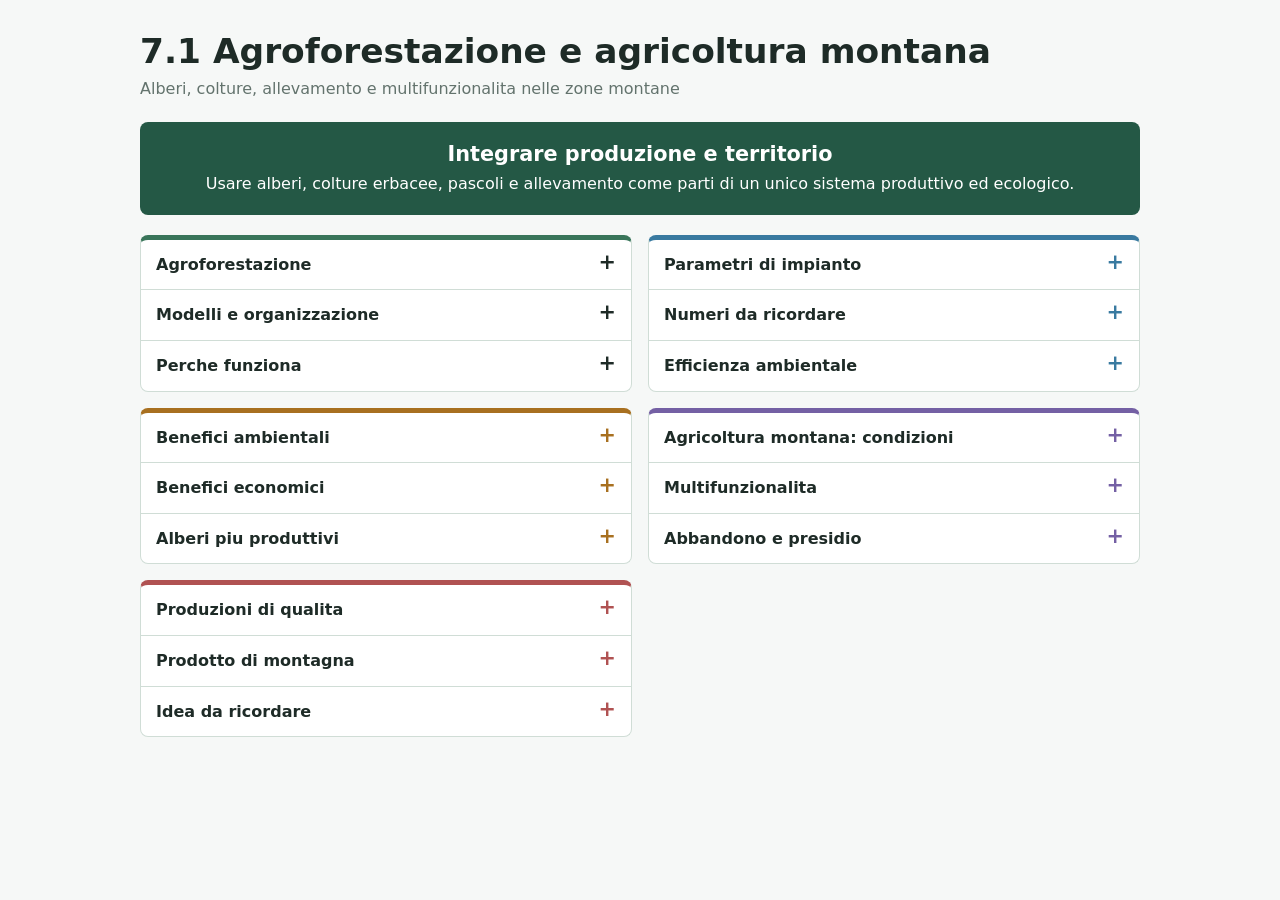
==== capitolo-07/07_01_agroforestazione_e_agricoltura_montana.html @ edbe4fc6 "Pubblica le mappe del capitolo 7" ====
<!doctype html><html lang="it"><head><meta charset="utf-8"><meta name="viewport" content="width=device-width,initial-scale=1"><title>7.1 Agroforestazione e agricoltura montana</title><link rel="stylesheet" href="stile_mappe_capitolo_7.css"></head><body><main><header><h1>7.1 Agroforestazione e agricoltura montana</h1><p>Alberi, colture, allevamento e multifunzionalita nelle zone montane</p></header><section class="root"><strong>Integrare produzione e territorio</strong><span>Usare alberi, colture erbacee, pascoli e allevamento come parti di un unico sistema produttivo ed ecologico.</span></section><section class="grid"><article class="branch"><details><summary>Agroforestazione</summary><p>Tecnica che associa o mantiene alberi, cespugli e siepi con colture erbacee, pascoli o allevamento. Diversifica la produzione e utilizza le risorse naturali in modo piu sostenibile.</p></details><details><summary>Modelli e organizzazione</summary><ul><li><strong>Spaziale:</strong> alberi e colture crescono nello stesso campo, spesso in filari.</li><li><strong>Temporale:</strong> gli alberi trovano posto in un terreno lasciato a riposo dopo una coltura produttiva.</li><li><strong>Impianto:</strong> basse densita, file distanziate e orientate per non ostacolare le lavorazioni e favorire la luce.</li></ul></details><details><summary>Perche funziona</summary><p>Le chiome catturano luce e CO2, le radici migliorano struttura e porosita del suolo, la lettiera aumenta la sostanza organica. Filari e siepi offrono inoltre rifugio a fauna utile e sostengono la lotta biologica.</p></details></article><article class="branch"><details><summary>Parametri di impianto</summary><ul><li><strong>Densita indicativa:</strong> 30-100 alberi per ettaro.</li><li><strong>Distanza fra le file:</strong> in genere 20-50 m; deve consentire il passaggio delle macchine e dipende dall'altezza finale degli alberi.</li><li><strong>Orientamento:</strong> filari preferibilmente Nord-Sud, per distribuire meglio la luce.</li><li><strong>Gestione:</strong> cure e potature regolari nei primi 15 anni, poi diradamenti e tagli di contenimento.</li></ul></details><details><summary>Numeri da ricordare</summary><ul><li>La ricerca citata nel testo indica dal <strong>15% al 60% di biomassa in piu per ettaro</strong> rispetto a colture agricole e forestali tenute separate.</li><li><strong>100 ha</strong> di sistema agroforestale possono equivalere a circa <strong>115-160 ha</strong> di colture pure separate.</li><li>In un altro confronto, <strong>100 ha</strong> agroforestali producono legname e cereali quanto una rotazione che richiederebbe circa <strong>140 ha</strong>.</li></ul></details><details><summary>Efficienza ambientale</summary><p>In terreni profondi e drenati, soggetti a lisciviazione, un impianto con circa 50 alberi/ha e chiome che coprono il 30% del suolo puo attenuare in modo importante la perdita di nutrienti verso gli strati profondi.</p></details></article><article class="branch"><details><summary>Benefici ambientali</summary><ul><li>Riduce erosione, lisciviazione e perdita di fertilita.</li><li>Mitiga siccita e calore con ombra ed evapotraspirazione.</li><li>Aumenta biodiversita e accumulo di carbonio.</li><li>Riduce la dipendenza da apporti energetici e chimici esterni.</li></ul></details><details><summary>Benefici economici</summary><p>Produce colture agricole e legno nello stesso sistema; con una corretta progettazione puo aumentare la produttivita complessiva rispetto alla separazione rigida fra colture agricole e forestali.</p></details><details><summary>Alberi piu produttivi</summary><p>Con spazio regolare e chioma piu esposta alla luce, gli alberi possono crescere piu rapidamente e fornire legname di qualita. Il vantaggio dipende comunque da specie, suolo, sesto e cure colturali.</p></details></article><article class="branch"><details><summary>Agricoltura montana: condizioni</summary><p>Le quote elevate accorciano la stagione vegetativa; i pendii ostacolano la meccanizzazione; accessibilita e distanza dai mercati fanno aumentare costi e tempi di lavoro.</p></details><details><summary>Multifunzionalita</summary><p>Oltre al cibo, l'agricoltura montana cura paesaggio e acque, protegge biodiversita e suolo, sostiene turismo rurale, tradizioni e servizi ricreativi, didattici e sociali.</p></details><details><summary>Abbandono e presidio</summary><p>Se diminuiscono aziende e popolazione residente, si riduce la manutenzione di prati, pascoli e versanti. Le attivita agro-silvo-pastorali sono quindi anche un presidio contro fragilita territoriale e dissesto.</p></details></article><article class="branch"><details><summary>Produzioni di qualita</summary><p>Le condizioni locali favoriscono formaggi e latte di montagna, foraggi, ortaggi, piante officinali e aromatiche, frutticoltura e viticoltura. La qualita dipende dall'adattamento di specie, varieta e tecniche al contesto.</p></details><details><summary>Prodotto di montagna</summary><p>Il marchio europeo valorizza materie prime e trasformazioni legate alle aree montane. Non e solo marketing: collega qualita alimentare, paesaggio, biodiversita e permanenza delle persone nei territori rurali.</p></details><details><summary>Idea da ricordare</summary><p>La montagna non va valutata soltanto per la resa immediata: il suo valore nasce dall'unione tra produzione, tutela dell'ambiente e vita delle comunita.</p></details></article></section></main></body></html>
---- capitolo-07/stile_mappe_capitolo_7.css ----
:root{color-scheme:light dark;--bg:light-dark(#f6f8f7,#111817);--surface:light-dark(#fff,#1c2624);--soft:light-dark(#edf3ef,#27332f);--text:light-dark(#1e2b27,#e6f1ec);--muted:light-dark(#63736d,#aabbb4);--line:light-dark(#d0ddd6,#40524b);--root:light-dark(#245845,#d2eadb);--roottext:light-dark(#fff,#162b21);font-family:Inter,system-ui,sans-serif}*{box-sizing:border-box}body{margin:0;background:var(--bg);color:var(--text)}main{width:min(1000px,calc(100% - 32px));margin:auto;padding:32px 0 56px}h1{margin:0;font-size:clamp(1.45rem,3vw,2.15rem);line-height:1.15}header p{color:var(--muted);margin:7px 0 24px}.root{background:var(--root);color:var(--roottext);text-align:center;padding:20px;border-radius:8px;margin-bottom:20px}.root strong{font-size:1.3rem;display:block}.root span{display:block;margin-top:6px;line-height:1.45}.grid{display:grid;grid-template-columns:repeat(2,minmax(0,1fr));gap:16px;align-items:start}.branch{background:var(--surface);border:1px solid var(--line);border-top:5px solid var(--accent,#39755a);border-radius:8px;overflow:hidden}.branch:nth-child(2n){--accent:#397aa0}.branch:nth-child(3n){--accent:#a87020}.branch:nth-child(4n){--accent:#7460a4}.branch:nth-child(5n){--accent:#b05252}details{border-bottom:1px solid var(--line)}details:last-child{border:0}summary{padding:14px 15px;cursor:pointer;font-weight:750;line-height:1.35;list-style:none}summary::-webkit-details-marker{display:none}summary::after{content:'+';float:right;color:var(--accent);font-size:1.3rem;line-height:.8}details[open]>summary::after{content:'-'}details p,details li{color:var(--muted);line-height:1.48;font-size:.93rem}details>p,details>ul{margin:0;padding:0 15px 15px}details ul{padding-left:34px}.note{margin:20px 0 0;padding:14px 16px;background:var(--soft);border-left:4px solid var(--accent,#39755a);border-radius:0 6px 6px 0;line-height:1.45}.note strong{display:block;margin-bottom:4px}@media(max-width:700px){main{width:min(100% - 24px,1000px);padding-top:20px}.grid{grid-template-columns:1fr}}@media print{body{background:#fff}main{width:100%;padding:0}.branch{break-inside:avoid}}
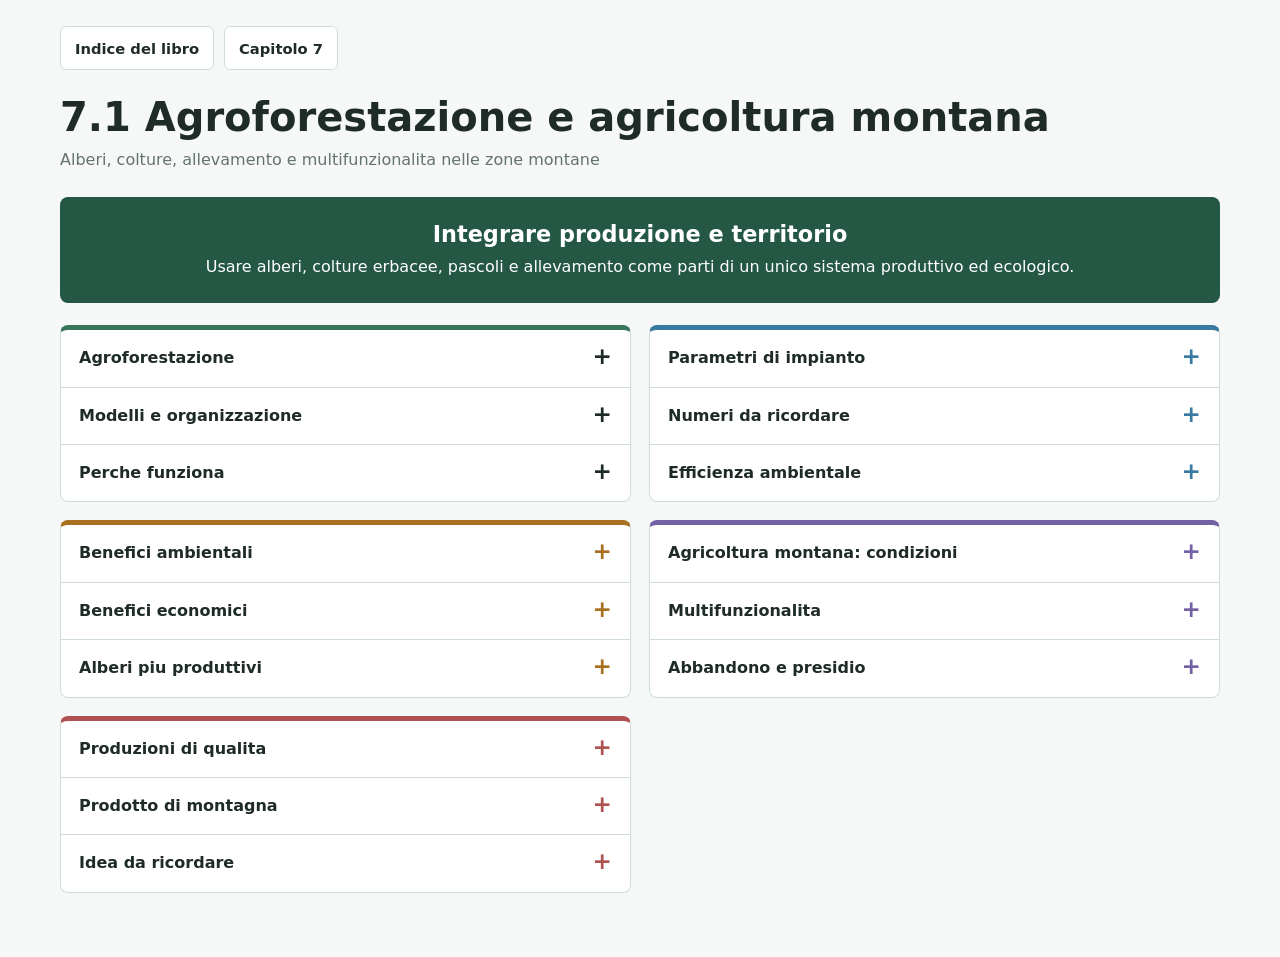
==== commit 2dfcf88a: "Migliora leggibilita e navigazione delle mappe" ====
--- a/capitolo-07/07_01_agroforestazione_e_agricoltura_montana.html
+++ b/capitolo-07/07_01_agroforestazione_e_agricoltura_montana.html
@@ -1 +1 @@
-<!doctype html><html lang="it"><head><meta charset="utf-8"><meta name="viewport" content="width=device-width,initial-scale=1"><title>7.1 Agroforestazione e agricoltura montana</title><link rel="stylesheet" href="stile_mappe_capitolo_7.css"></head><body><main><header><h1>7.1 Agroforestazione e agricoltura montana</h1><p>Alberi, colture, allevamento e multifunzionalita nelle zone montane</p></header><section class="root"><strong>Integrare produzione e territorio</strong><span>Usare alberi, colture erbacee, pascoli e allevamento come parti di un unico sistema produttivo ed ecologico.</span></section><section class="grid"><article class="branch"><details><summary>Agroforestazione</summary><p>Tecnica che associa o mantiene alberi, cespugli e siepi con colture erbacee, pascoli o allevamento. Diversifica la produzione e utilizza le risorse naturali in modo piu sostenibile.</p></details><details><summary>Modelli e organizzazione</summary><ul><li><strong>Spaziale:</strong> alberi e colture crescono nello stesso campo, spesso in filari.</li><li><strong>Temporale:</strong> gli alberi trovano posto in un terreno lasciato a riposo dopo una coltura produttiva.</li><li><strong>Impianto:</strong> basse densita, file distanziate e orientate per non ostacolare le lavorazioni e favorire la luce.</li></ul></details><details><summary>Perche funziona</summary><p>Le chiome catturano luce e CO2, le radici migliorano struttura e porosita del suolo, la lettiera aumenta la sostanza organica. Filari e siepi offrono inoltre rifugio a fauna utile e sostengono la lotta biologica.</p></details></article><article class="branch"><details><summary>Parametri di impianto</summary><ul><li><strong>Densita indicativa:</strong> 30-100 alberi per ettaro.</li><li><strong>Distanza fra le file:</strong> in genere 20-50 m; deve consentire il passaggio delle macchine e dipende dall'altezza finale degli alberi.</li><li><strong>Orientamento:</strong> filari preferibilmente Nord-Sud, per distribuire meglio la luce.</li><li><strong>Gestione:</strong> cure e potature regolari nei primi 15 anni, poi diradamenti e tagli di contenimento.</li></ul></details><details><summary>Numeri da ricordare</summary><ul><li>La ricerca citata nel testo indica dal <strong>15% al 60% di biomassa in piu per ettaro</strong> rispetto a colture agricole e forestali tenute separate.</li><li><strong>100 ha</strong> di sistema agroforestale possono equivalere a circa <strong>115-160 ha</strong> di colture pure separate.</li><li>In un altro confronto, <strong>100 ha</strong> agroforestali producono legname e cereali quanto una rotazione che richiederebbe circa <strong>140 ha</strong>.</li></ul></details><details><summary>Efficienza ambientale</summary><p>In terreni profondi e drenati, soggetti a lisciviazione, un impianto con circa 50 alberi/ha e chiome che coprono il 30% del suolo puo attenuare in modo importante la perdita di nutrienti verso gli strati profondi.</p></details></article><article class="branch"><details><summary>Benefici ambientali</summary><ul><li>Riduce erosione, lisciviazione e perdita di fertilita.</li><li>Mitiga siccita e calore con ombra ed evapotraspirazione.</li><li>Aumenta biodiversita e accumulo di carbonio.</li><li>Riduce la dipendenza da apporti energetici e chimici esterni.</li></ul></details><details><summary>Benefici economici</summary><p>Produce colture agricole e legno nello stesso sistema; con una corretta progettazione puo aumentare la produttivita complessiva rispetto alla separazione rigida fra colture agricole e forestali.</p></details><details><summary>Alberi piu produttivi</summary><p>Con spazio regolare e chioma piu esposta alla luce, gli alberi possono crescere piu rapidamente e fornire legname di qualita. Il vantaggio dipende comunque da specie, suolo, sesto e cure colturali.</p></details></article><article class="branch"><details><summary>Agricoltura montana: condizioni</summary><p>Le quote elevate accorciano la stagione vegetativa; i pendii ostacolano la meccanizzazione; accessibilita e distanza dai mercati fanno aumentare costi e tempi di lavoro.</p></details><details><summary>Multifunzionalita</summary><p>Oltre al cibo, l'agricoltura montana cura paesaggio e acque, protegge biodiversita e suolo, sostiene turismo rurale, tradizioni e servizi ricreativi, didattici e sociali.</p></details><details><summary>Abbandono e presidio</summary><p>Se diminuiscono aziende e popolazione residente, si riduce la manutenzione di prati, pascoli e versanti. Le attivita agro-silvo-pastorali sono quindi anche un presidio contro fragilita territoriale e dissesto.</p></details></article><article class="branch"><details><summary>Produzioni di qualita</summary><p>Le condizioni locali favoriscono formaggi e latte di montagna, foraggi, ortaggi, piante officinali e aromatiche, frutticoltura e viticoltura. La qualita dipende dall'adattamento di specie, varieta e tecniche al contesto.</p></details><details><summary>Prodotto di montagna</summary><p>Il marchio europeo valorizza materie prime e trasformazioni legate alle aree montane. Non e solo marketing: collega qualita alimentare, paesaggio, biodiversita e permanenza delle persone nei territori rurali.</p></details><details><summary>Idea da ricordare</summary><p>La montagna non va valutata soltanto per la resa immediata: il suo valore nasce dall'unione tra produzione, tutela dell'ambiente e vita delle comunita.</p></details></article></section></main></body></html>
+<!doctype html><html lang="it"><head><meta charset="utf-8"><meta name="viewport" content="width=device-width,initial-scale=1"><title>7.1 Agroforestazione e agricoltura montana</title><link rel="stylesheet" href="stile_mappe_capitolo_7.css"></head><body><main><nav class="site-nav" aria-label="Navigazione"><a href="../index.html">Indice del libro</a><a href="indice_capitolo_07.html">Capitolo 7</a></nav><header><h1>7.1 Agroforestazione e agricoltura montana</h1><p>Alberi, colture, allevamento e multifunzionalita nelle zone montane</p></header><section class="root"><strong>Integrare produzione e territorio</strong><span>Usare alberi, colture erbacee, pascoli e allevamento come parti di un unico sistema produttivo ed ecologico.</span></section><section class="grid"><article class="branch"><details><summary>Agroforestazione</summary><p>Tecnica che associa o mantiene alberi, cespugli e siepi con colture erbacee, pascoli o allevamento. Diversifica la produzione e utilizza le risorse naturali in modo piu sostenibile.</p></details><details><summary>Modelli e organizzazione</summary><ul><li><strong>Spaziale:</strong> alberi e colture crescono nello stesso campo, spesso in filari.</li><li><strong>Temporale:</strong> gli alberi trovano posto in un terreno lasciato a riposo dopo una coltura produttiva.</li><li><strong>Impianto:</strong> basse densita, file distanziate e orientate per non ostacolare le lavorazioni e favorire la luce.</li></ul></details><details><summary>Perche funziona</summary><p>Le chiome catturano luce e CO2, le radici migliorano struttura e porosita del suolo, la lettiera aumenta la sostanza organica. Filari e siepi offrono inoltre rifugio a fauna utile e sostengono la lotta biologica.</p></details></article><article class="branch"><details><summary>Parametri di impianto</summary><ul><li><strong>Densita indicativa:</strong> 30-100 alberi per ettaro.</li><li><strong>Distanza fra le file:</strong> in genere 20-50 m; deve consentire il passaggio delle macchine e dipende dall'altezza finale degli alberi.</li><li><strong>Orientamento:</strong> filari preferibilmente Nord-Sud, per distribuire meglio la luce.</li><li><strong>Gestione:</strong> cure e potature regolari nei primi 15 anni, poi diradamenti e tagli di contenimento.</li></ul></details><details><summary>Numeri da ricordare</summary><ul><li>La ricerca citata nel testo indica dal <strong>15% al 60% di biomassa in piu per ettaro</strong> rispetto a colture agricole e forestali tenute separate.</li><li><strong>100 ha</strong> di sistema agroforestale possono equivalere a circa <strong>115-160 ha</strong> di colture pure separate.</li><li>In un altro confronto, <strong>100 ha</strong> agroforestali producono legname e cereali quanto una rotazione che richiederebbe circa <strong>140 ha</strong>.</li></ul></details><details><summary>Efficienza ambientale</summary><p>In terreni profondi e drenati, soggetti a lisciviazione, un impianto con circa 50 alberi/ha e chiome che coprono il 30% del suolo puo attenuare in modo importante la perdita di nutrienti verso gli strati profondi.</p></details></article><article class="branch"><details><summary>Benefici ambientali</summary><ul><li>Riduce erosione, lisciviazione e perdita di fertilita.</li><li>Mitiga siccita e calore con ombra ed evapotraspirazione.</li><li>Aumenta biodiversita e accumulo di carbonio.</li><li>Riduce la dipendenza da apporti energetici e chimici esterni.</li></ul></details><details><summary>Benefici economici</summary><p>Produce colture agricole e legno nello stesso sistema; con una corretta progettazione puo aumentare la produttivita complessiva rispetto alla separazione rigida fra colture agricole e forestali.</p></details><details><summary>Alberi piu produttivi</summary><p>Con spazio regolare e chioma piu esposta alla luce, gli alberi possono crescere piu rapidamente e fornire legname di qualita. Il vantaggio dipende comunque da specie, suolo, sesto e cure colturali.</p></details></article><article class="branch"><details><summary>Agricoltura montana: condizioni</summary><p>Le quote elevate accorciano la stagione vegetativa; i pendii ostacolano la meccanizzazione; accessibilita e distanza dai mercati fanno aumentare costi e tempi di lavoro.</p></details><details><summary>Multifunzionalita</summary><p>Oltre al cibo, l'agricoltura montana cura paesaggio e acque, protegge biodiversita e suolo, sostiene turismo rurale, tradizioni e servizi ricreativi, didattici e sociali.</p></details><details><summary>Abbandono e presidio</summary><p>Se diminuiscono aziende e popolazione residente, si riduce la manutenzione di prati, pascoli e versanti. Le attivita agro-silvo-pastorali sono quindi anche un presidio contro fragilita territoriale e dissesto.</p></details></article><article class="branch"><details><summary>Produzioni di qualita</summary><p>Le condizioni locali favoriscono formaggi e latte di montagna, foraggi, ortaggi, piante officinali e aromatiche, frutticoltura e viticoltura. La qualita dipende dall'adattamento di specie, varieta e tecniche al contesto.</p></details><details><summary>Prodotto di montagna</summary><p>Il marchio europeo valorizza materie prime e trasformazioni legate alle aree montane. Non e solo marketing: collega qualita alimentare, paesaggio, biodiversita e permanenza delle persone nei territori rurali.</p></details><details><summary>Idea da ricordare</summary><p>La montagna non va valutata soltanto per la resa immediata: il suo valore nasce dall'unione tra produzione, tutela dell'ambiente e vita delle comunita.</p></details></article></section></main></body></html>
--- a/capitolo-07/stile_mappe_capitolo_7.css
+++ b/capitolo-07/stile_mappe_capitolo_7.css
@@ -1 +1 @@
-:root{color-scheme:light dark;--bg:light-dark(#f6f8f7,#111817);--surface:light-dark(#fff,#1c2624);--soft:light-dark(#edf3ef,#27332f);--text:light-dark(#1e2b27,#e6f1ec);--muted:light-dark(#63736d,#aabbb4);--line:light-dark(#d0ddd6,#40524b);--root:light-dark(#245845,#d2eadb);--roottext:light-dark(#fff,#162b21);font-family:Inter,system-ui,sans-serif}*{box-sizing:border-box}body{margin:0;background:var(--bg);color:var(--text)}main{width:min(1000px,calc(100% - 32px));margin:auto;padding:32px 0 56px}h1{margin:0;font-size:clamp(1.45rem,3vw,2.15rem);line-height:1.15}header p{color:var(--muted);margin:7px 0 24px}.root{background:var(--root);color:var(--roottext);text-align:center;padding:20px;border-radius:8px;margin-bottom:20px}.root strong{font-size:1.3rem;display:block}.root span{display:block;margin-top:6px;line-height:1.45}.grid{display:grid;grid-template-columns:repeat(2,minmax(0,1fr));gap:16px;align-items:start}.branch{background:var(--surface);border:1px solid var(--line);border-top:5px solid var(--accent,#39755a);border-radius:8px;overflow:hidden}.branch:nth-child(2n){--accent:#397aa0}.branch:nth-child(3n){--accent:#a87020}.branch:nth-child(4n){--accent:#7460a4}.branch:nth-child(5n){--accent:#b05252}details{border-bottom:1px solid var(--line)}details:last-child{border:0}summary{padding:14px 15px;cursor:pointer;font-weight:750;line-height:1.35;list-style:none}summary::-webkit-details-marker{display:none}summary::after{content:'+';float:right;color:var(--accent);font-size:1.3rem;line-height:.8}details[open]>summary::after{content:'-'}details p,details li{color:var(--muted);line-height:1.48;font-size:.93rem}details>p,details>ul{margin:0;padding:0 15px 15px}details ul{padding-left:34px}.note{margin:20px 0 0;padding:14px 16px;background:var(--soft);border-left:4px solid var(--accent,#39755a);border-radius:0 6px 6px 0;line-height:1.45}.note strong{display:block;margin-bottom:4px}@media(max-width:700px){main{width:min(100% - 24px,1000px);padding-top:20px}.grid{grid-template-columns:1fr}}@media print{body{background:#fff}main{width:100%;padding:0}.branch{break-inside:avoid}}
+:root{color-scheme:light dark;--bg:light-dark(#f6f8f7,#111817);--surface:light-dark(#fff,#1c2624);--soft:light-dark(#edf3ef,#27332f);--text:light-dark(#1e2b27,#e6f1ec);--muted:light-dark(#63736d,#aabbb4);--line:light-dark(#d0ddd6,#40524b);--root:light-dark(#245845,#d2eadb);--roottext:light-dark(#fff,#162b21);font-family:Inter,system-ui,sans-serif;font-size:clamp(16px,1.15vw,18px)}*{box-sizing:border-box}body{margin:0;background:var(--bg);color:var(--text)}main{width:min(1160px,calc(100% - 32px));margin:auto;padding:26px 0 64px}.site-nav{display:flex;flex-wrap:wrap;gap:10px;margin:0 0 24px}.site-nav a{min-height:44px;display:inline-flex;align-items:center;padding:9px 14px;border:1px solid var(--line);border-radius:6px;background:var(--surface);color:var(--text);font-size:.92rem;font-weight:700;text-decoration:none}.site-nav a:hover{background:var(--soft)}h1{margin:0;font-size:clamp(1.7rem,3.4vw,2.5rem);line-height:1.15}header p{color:var(--muted);margin:8px 0 26px;font-size:1rem;line-height:1.45}.root{background:var(--root);color:var(--roottext);text-align:center;padding:24px;border-radius:8px;margin-bottom:22px}.root strong{font-size:1.4rem;display:block}.root span{display:block;margin-top:8px;line-height:1.5}.grid{display:grid;grid-template-columns:repeat(2,minmax(0,1fr));gap:18px;align-items:start}.branch{background:var(--surface);border:1px solid var(--line);border-top:5px solid var(--accent,#39755a);border-radius:8px;overflow:hidden}.branch:nth-child(2n){--accent:#397aa0}.branch:nth-child(3n){--accent:#a87020}.branch:nth-child(4n){--accent:#7460a4}.branch:nth-child(5n){--accent:#b05252}details{border-bottom:1px solid var(--line)}details:last-child{border:0}summary{padding:17px 18px;cursor:pointer;font-weight:750;line-height:1.4;list-style:none}summary::-webkit-details-marker{display:none}summary::after{content:'+';float:right;color:var(--accent);font-size:1.45rem;line-height:.8}details[open]>summary::after{content:'-'}details p,details li{color:var(--muted);line-height:1.55;font-size:1rem}details>p,details>ul{margin:0;padding:0 18px 18px}details ul{padding-left:38px}.note{margin:22px 0 0;padding:16px 18px;background:var(--soft);border-left:4px solid var(--accent,#39755a);border-radius:0 6px 6px 0;line-height:1.5}.note strong{display:block;margin-bottom:5px}@media(max-width:700px){main{width:min(100% - 24px,1160px);padding-top:18px}.site-nav{gap:8px;margin-bottom:18px}.site-nav a{flex:1 1 auto;justify-content:center}.grid{grid-template-columns:1fr}}@media print{body{background:#fff}main{width:100%;padding:0}.site-nav{display:none}.branch{break-inside:avoid}}
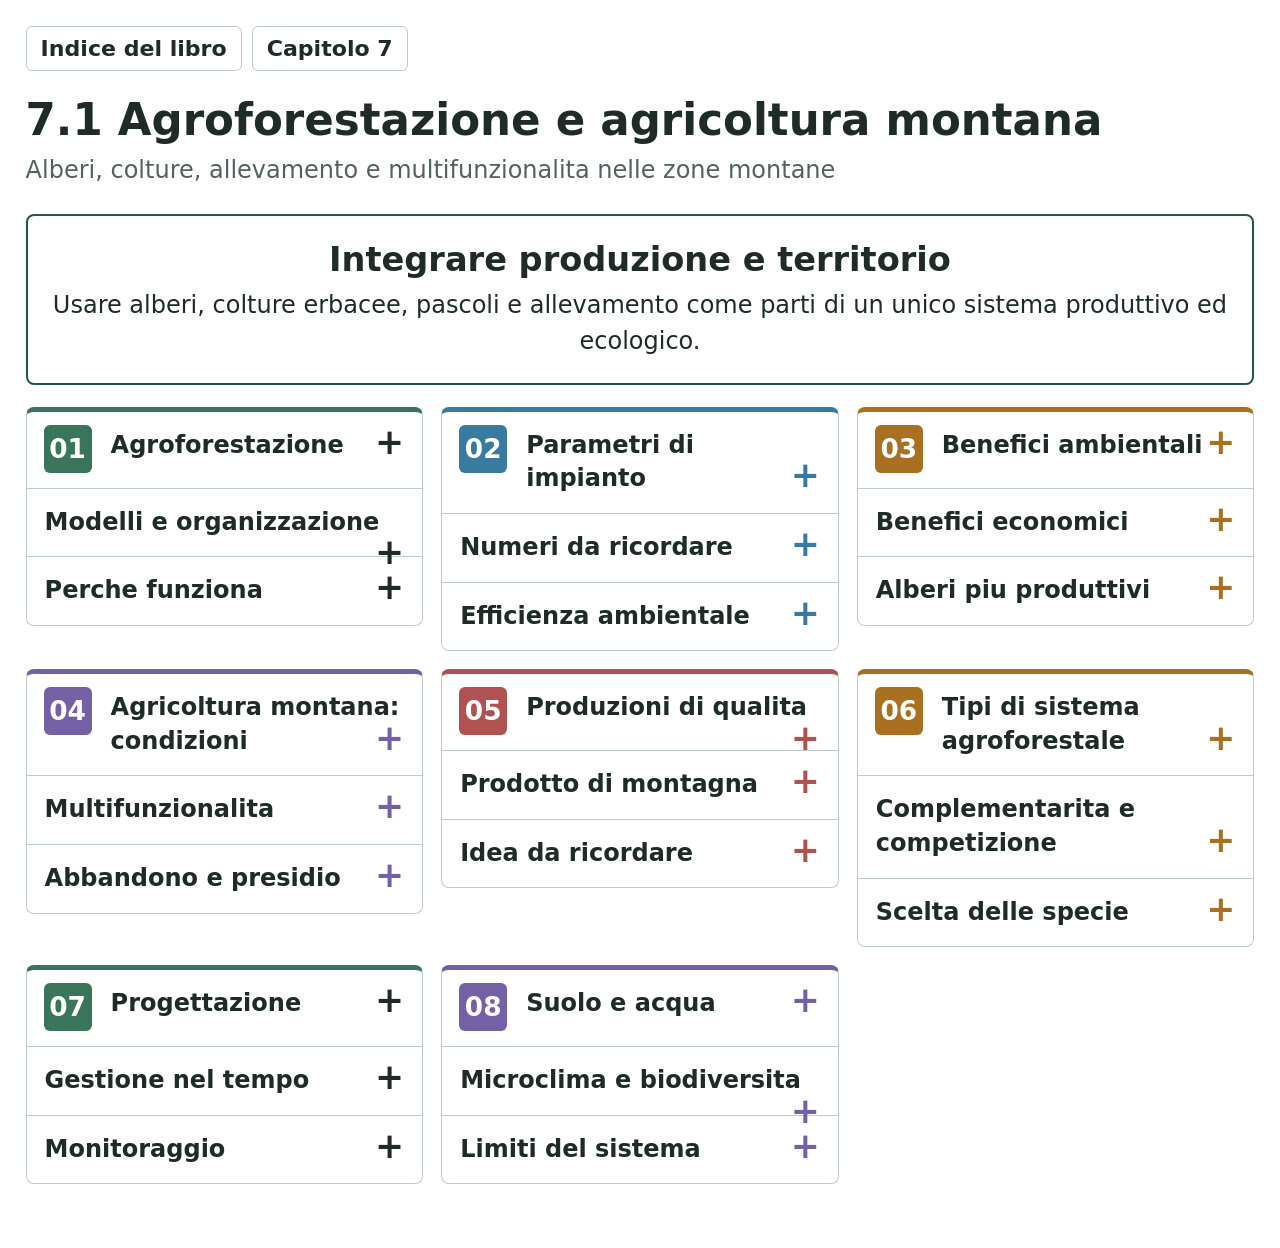
==== commit fe805a7e: "Approfondisci le mappe del capitolo 7" ====
--- a/capitolo-07/07_01_agroforestazione_e_agricoltura_montana.html
+++ b/capitolo-07/07_01_agroforestazione_e_agricoltura_montana.html
@@ -1 +1,165 @@
-<!doctype html><html lang="it"><head><meta charset="utf-8"><meta name="viewport" content="width=device-width,initial-scale=1"><title>7.1 Agroforestazione e agricoltura montana</title><link rel="stylesheet" href="stile_mappe_capitolo_7.css"></head><body><main><nav class="site-nav" aria-label="Navigazione"><a href="../index.html">Indice del libro</a><a href="indice_capitolo_07.html">Capitolo 7</a></nav><header><h1>7.1 Agroforestazione e agricoltura montana</h1><p>Alberi, colture, allevamento e multifunzionalita nelle zone montane</p></header><section class="root"><strong>Integrare produzione e territorio</strong><span>Usare alberi, colture erbacee, pascoli e allevamento come parti di un unico sistema produttivo ed ecologico.</span></section><section class="grid"><article class="branch"><details><summary>Agroforestazione</summary><p>Tecnica che associa o mantiene alberi, cespugli e siepi con colture erbacee, pascoli o allevamento. Diversifica la produzione e utilizza le risorse naturali in modo piu sostenibile.</p></details><details><summary>Modelli e organizzazione</summary><ul><li><strong>Spaziale:</strong> alberi e colture crescono nello stesso campo, spesso in filari.</li><li><strong>Temporale:</strong> gli alberi trovano posto in un terreno lasciato a riposo dopo una coltura produttiva.</li><li><strong>Impianto:</strong> basse densita, file distanziate e orientate per non ostacolare le lavorazioni e favorire la luce.</li></ul></details><details><summary>Perche funziona</summary><p>Le chiome catturano luce e CO2, le radici migliorano struttura e porosita del suolo, la lettiera aumenta la sostanza organica. Filari e siepi offrono inoltre rifugio a fauna utile e sostengono la lotta biologica.</p></details></article><article class="branch"><details><summary>Parametri di impianto</summary><ul><li><strong>Densita indicativa:</strong> 30-100 alberi per ettaro.</li><li><strong>Distanza fra le file:</strong> in genere 20-50 m; deve consentire il passaggio delle macchine e dipende dall'altezza finale degli alberi.</li><li><strong>Orientamento:</strong> filari preferibilmente Nord-Sud, per distribuire meglio la luce.</li><li><strong>Gestione:</strong> cure e potature regolari nei primi 15 anni, poi diradamenti e tagli di contenimento.</li></ul></details><details><summary>Numeri da ricordare</summary><ul><li>La ricerca citata nel testo indica dal <strong>15% al 60% di biomassa in piu per ettaro</strong> rispetto a colture agricole e forestali tenute separate.</li><li><strong>100 ha</strong> di sistema agroforestale possono equivalere a circa <strong>115-160 ha</strong> di colture pure separate.</li><li>In un altro confronto, <strong>100 ha</strong> agroforestali producono legname e cereali quanto una rotazione che richiederebbe circa <strong>140 ha</strong>.</li></ul></details><details><summary>Efficienza ambientale</summary><p>In terreni profondi e drenati, soggetti a lisciviazione, un impianto con circa 50 alberi/ha e chiome che coprono il 30% del suolo puo attenuare in modo importante la perdita di nutrienti verso gli strati profondi.</p></details></article><article class="branch"><details><summary>Benefici ambientali</summary><ul><li>Riduce erosione, lisciviazione e perdita di fertilita.</li><li>Mitiga siccita e calore con ombra ed evapotraspirazione.</li><li>Aumenta biodiversita e accumulo di carbonio.</li><li>Riduce la dipendenza da apporti energetici e chimici esterni.</li></ul></details><details><summary>Benefici economici</summary><p>Produce colture agricole e legno nello stesso sistema; con una corretta progettazione puo aumentare la produttivita complessiva rispetto alla separazione rigida fra colture agricole e forestali.</p></details><details><summary>Alberi piu produttivi</summary><p>Con spazio regolare e chioma piu esposta alla luce, gli alberi possono crescere piu rapidamente e fornire legname di qualita. Il vantaggio dipende comunque da specie, suolo, sesto e cure colturali.</p></details></article><article class="branch"><details><summary>Agricoltura montana: condizioni</summary><p>Le quote elevate accorciano la stagione vegetativa; i pendii ostacolano la meccanizzazione; accessibilita e distanza dai mercati fanno aumentare costi e tempi di lavoro.</p></details><details><summary>Multifunzionalita</summary><p>Oltre al cibo, l'agricoltura montana cura paesaggio e acque, protegge biodiversita e suolo, sostiene turismo rurale, tradizioni e servizi ricreativi, didattici e sociali.</p></details><details><summary>Abbandono e presidio</summary><p>Se diminuiscono aziende e popolazione residente, si riduce la manutenzione di prati, pascoli e versanti. Le attivita agro-silvo-pastorali sono quindi anche un presidio contro fragilita territoriale e dissesto.</p></details></article><article class="branch"><details><summary>Produzioni di qualita</summary><p>Le condizioni locali favoriscono formaggi e latte di montagna, foraggi, ortaggi, piante officinali e aromatiche, frutticoltura e viticoltura. La qualita dipende dall'adattamento di specie, varieta e tecniche al contesto.</p></details><details><summary>Prodotto di montagna</summary><p>Il marchio europeo valorizza materie prime e trasformazioni legate alle aree montane. Non e solo marketing: collega qualita alimentare, paesaggio, biodiversita e permanenza delle persone nei territori rurali.</p></details><details><summary>Idea da ricordare</summary><p>La montagna non va valutata soltanto per la resa immediata: il suo valore nasce dall'unione tra produzione, tutela dell'ambiente e vita delle comunita.</p></details></article></section></main></body></html>
+<!doctype html>
+<html lang="it">
+<head>
+<meta charset="utf-8">
+<meta name="viewport" content="width=device-width,initial-scale=1">
+<title>7.1 Agroforestazione e agricoltura montana</title>
+<link rel="stylesheet" href="stile_mappe_capitolo_7.css">
+</head>
+<body>
+<main>
+<nav class="site-nav" aria-label="Navigazione">
+<a href="../index.html">Indice del libro</a>
+<a href="indice_capitolo_07.html">Capitolo 7</a>
+</nav>
+<header>
+<h1>7.1 Agroforestazione e agricoltura montana</h1>
+<p>Alberi, colture, allevamento e multifunzionalita nelle zone montane</p>
+</header>
+<section class="root">
+<strong>Integrare produzione e territorio</strong>
+<span>Usare alberi, colture erbacee, pascoli e allevamento come parti di un unico sistema produttivo ed ecologico.</span>
+</section>
+<section class="grid">
+<article class="branch">
+<details>
+<summary>Agroforestazione</summary>
+<p>Tecnica che associa o mantiene alberi, cespugli e siepi con colture erbacee, pascoli o allevamento. Diversifica la produzione e utilizza le risorse naturali in modo piu sostenibile.</p>
+</details>
+<details>
+<summary>Modelli e organizzazione</summary>
+<ul>
+<li>
+<strong>Spaziale:</strong> alberi e colture crescono nello stesso campo, spesso in filari.</li>
+<li>
+<strong>Temporale:</strong> gli alberi trovano posto in un terreno lasciato a riposo dopo una coltura produttiva.</li>
+<li>
+<strong>Impianto:</strong> basse densita, file distanziate e orientate per non ostacolare le lavorazioni e favorire la luce.</li>
+</ul>
+</details>
+<details>
+<summary>Perche funziona</summary>
+<p>Le chiome catturano luce e CO2, le radici migliorano struttura e porosita del suolo, la lettiera aumenta la sostanza organica. Filari e siepi offrono inoltre rifugio a fauna utile e sostengono la lotta biologica.</p>
+</details>
+</article>
+<article class="branch">
+<details>
+<summary>Parametri di impianto</summary>
+<ul>
+<li>
+<strong>Densita indicativa:</strong> 30-100 alberi per ettaro.</li>
+<li>
+<strong>Distanza fra le file:</strong> in genere 20-50 m; deve consentire il passaggio delle macchine e dipende dall'altezza finale degli alberi.</li>
+<li>
+<strong>Orientamento:</strong> filari preferibilmente Nord-Sud, per distribuire meglio la luce.</li>
+<li>
+<strong>Gestione:</strong> cure e potature regolari nei primi 15 anni, poi diradamenti e tagli di contenimento.</li>
+</ul>
+</details>
+<details>
+<summary>Numeri da ricordare</summary>
+<ul>
+<li>La ricerca citata nel testo indica dal <strong>15% al 60% di biomassa in piu per ettaro</strong> rispetto a colture agricole e forestali tenute separate.</li>
+<li>
+<strong>100 ha</strong> di sistema agroforestale possono equivalere a circa <strong>115-160 ha</strong> di colture pure separate.</li>
+<li>In un altro confronto, <strong>100 ha</strong> agroforestali producono legname e cereali quanto una rotazione che richiederebbe circa <strong>140 ha</strong>.</li>
+</ul>
+</details>
+<details>
+<summary>Efficienza ambientale</summary>
+<p>In terreni profondi e drenati, soggetti a lisciviazione, un impianto con circa 50 alberi/ha e chiome che coprono il 30% del suolo puo attenuare in modo importante la perdita di nutrienti verso gli strati profondi.</p>
+</details>
+</article>
+<article class="branch">
+<details>
+<summary>Benefici ambientali</summary>
+<ul>
+<li>Riduce erosione, lisciviazione e perdita di fertilita.</li>
+<li>Mitiga siccita e calore con ombra ed evapotraspirazione.</li>
+<li>Aumenta biodiversita e accumulo di carbonio.</li>
+<li>Riduce la dipendenza da apporti energetici e chimici esterni.</li>
+</ul>
+</details>
+<details>
+<summary>Benefici economici</summary>
+<p>Produce colture agricole e legno nello stesso sistema; con una corretta progettazione puo aumentare la produttivita complessiva rispetto alla separazione rigida fra colture agricole e forestali.</p>
+</details>
+<details>
+<summary>Alberi piu produttivi</summary>
+<p>Con spazio regolare e chioma piu esposta alla luce, gli alberi possono crescere piu rapidamente e fornire legname di qualita. Il vantaggio dipende comunque da specie, suolo, sesto e cure colturali.</p>
+</details>
+</article>
+<article class="branch">
+<details>
+<summary>Agricoltura montana: condizioni</summary>
+<p>Le quote elevate accorciano la stagione vegetativa; i pendii ostacolano la meccanizzazione; accessibilita e distanza dai mercati fanno aumentare costi e tempi di lavoro.</p>
+</details>
+<details>
+<summary>Multifunzionalita</summary>
+<p>Oltre al cibo, l'agricoltura montana cura paesaggio e acque, protegge biodiversita e suolo, sostiene turismo rurale, tradizioni e servizi ricreativi, didattici e sociali.</p>
+</details>
+<details>
+<summary>Abbandono e presidio</summary>
+<p>Se diminuiscono aziende e popolazione residente, si riduce la manutenzione di prati, pascoli e versanti. Le attivita agro-silvo-pastorali sono quindi anche un presidio contro fragilita territoriale e dissesto.</p>
+</details>
+</article>
+<article class="branch">
+<details>
+<summary>Produzioni di qualita</summary>
+<p>Le condizioni locali favoriscono formaggi e latte di montagna, foraggi, ortaggi, piante officinali e aromatiche, frutticoltura e viticoltura. La qualita dipende dall'adattamento di specie, varieta e tecniche al contesto.</p>
+</details>
+<details>
+<summary>Prodotto di montagna</summary>
+<p>Il marchio europeo valorizza materie prime e trasformazioni legate alle aree montane. Non e solo marketing: collega qualita alimentare, paesaggio, biodiversita e permanenza delle persone nei territori rurali.</p>
+</details>
+<details>
+<summary>Idea da ricordare</summary>
+<p>La montagna non va valutata soltanto per la resa immediata: il suo valore nasce dall'unione tra produzione, tutela dell'ambiente e vita delle comunita.</p>
+</details>
+</article>
+<article class="branch">
+<details>
+<summary>Tipi di sistema agroforestale</summary>
+<p>Nel sistema silvoarabile gli alberi sono associati alle colture; in quello silvopastorale convivono con pascolo e animali. Siepi e fasce boscate completano il sistema proteggendo campi e collegando habitat.</p>
+</details>
+<details>
+<summary>Complementarita e competizione</summary>
+<p>Radici a profondita diverse e cicli sfalsati possono usare meglio acqua, luce e nutrienti. Se densita e specie sono sbagliate, pero, alberi e colture competono: progettazione e potatura mantengono l'equilibrio.</p>
+</details>
+<details>
+<summary>Scelta delle specie</summary>
+<p>Le specie devono essere adatte a clima e suolo, avere prodotti utili e una crescita compatibile con le colture. Contano forma della chioma, profondita delle radici e risposta alle potature.</p>
+</details>
+</article>
+<article class="branch">
+<details>
+<summary>Progettazione</summary>
+<p>Si parte da suolo, acqua, pendenza, venti, macchine disponibili e sbocchi di mercato. Da questi dati derivano orientamento, distanze, densita e larghezza delle fasce coltivate.</p>
+</details>
+<details>
+<summary>Gestione nel tempo</summary>
+<p>Nei primi anni prevalgono protezione e potatura di formazione; poi si controllano ombra e competizione. Diradamenti e raccolte devono conservare efficienza e stabilita dell'intero sistema.</p>
+</details>
+<details>
+<summary>Monitoraggio</summary>
+<p>Crescita degli alberi, resa delle colture, umidita del suolo, erosione e costi mostrano se l'impianto funziona. Le osservazioni servono a correggere potature, densita e rotazioni.</p>
+</details>
+</article>
+<article class="branch">
+<details>
+<summary>Suolo e acqua</summary>
+<p>Radici, lettiera e copertura permanente migliorano infiltrazione e struttura. Le radici profonde possono recuperare nutrienti scesi oltre lo strato esplorato dalle colture.</p>
+</details>
+<details>
+<summary>Microclima e biodiversita</summary>
+<p>Alberi e siepi riducono vento e temperature estreme e offrono rifugio a impollinatori e antagonisti naturali. Un'ombra eccessiva, invece, può ridurre la produzione agricola.</p>
+</details>
+<details>
+<summary>Limiti del sistema</summary>
+<p>Investimento iniziale, ritorni lenti e maggiore complessita gestionale sono i principali ostacoli. Un sesto mal progettato può rendere difficili le lavorazioni e aumentare la competizione.</p>
+</details>
+</article>
+</section>
+</main>
+</body>
+</html>
--- a/capitolo-07/stile_mappe_capitolo_7.css
+++ b/capitolo-07/stile_mappe_capitolo_7.css
@@ -1 +1 @@
-:root{color-scheme:light dark;--bg:light-dark(#f6f8f7,#111817);--surface:light-dark(#fff,#1c2624);--soft:light-dark(#edf3ef,#27332f);--text:light-dark(#1e2b27,#e6f1ec);--muted:light-dark(#63736d,#aabbb4);--line:light-dark(#d0ddd6,#40524b);--root:light-dark(#245845,#d2eadb);--roottext:light-dark(#fff,#162b21);font-family:Inter,system-ui,sans-serif;font-size:clamp(16px,1.15vw,18px)}*{box-sizing:border-box}body{margin:0;background:var(--bg);color:var(--text)}main{width:min(1160px,calc(100% - 32px));margin:auto;padding:26px 0 64px}.site-nav{display:flex;flex-wrap:wrap;gap:10px;margin:0 0 24px}.site-nav a{min-height:44px;display:inline-flex;align-items:center;padding:9px 14px;border:1px solid var(--line);border-radius:6px;background:var(--surface);color:var(--text);font-size:.92rem;font-weight:700;text-decoration:none}.site-nav a:hover{background:var(--soft)}h1{margin:0;font-size:clamp(1.7rem,3.4vw,2.5rem);line-height:1.15}header p{color:var(--muted);margin:8px 0 26px;font-size:1rem;line-height:1.45}.root{background:var(--root);color:var(--roottext);text-align:center;padding:24px;border-radius:8px;margin-bottom:22px}.root strong{font-size:1.4rem;display:block}.root span{display:block;margin-top:8px;line-height:1.5}.grid{display:grid;grid-template-columns:repeat(2,minmax(0,1fr));gap:18px;align-items:start}.branch{background:var(--surface);border:1px solid var(--line);border-top:5px solid var(--accent,#39755a);border-radius:8px;overflow:hidden}.branch:nth-child(2n){--accent:#397aa0}.branch:nth-child(3n){--accent:#a87020}.branch:nth-child(4n){--accent:#7460a4}.branch:nth-child(5n){--accent:#b05252}details{border-bottom:1px solid var(--line)}details:last-child{border:0}summary{padding:17px 18px;cursor:pointer;font-weight:750;line-height:1.4;list-style:none}summary::-webkit-details-marker{display:none}summary::after{content:'+';float:right;color:var(--accent);font-size:1.45rem;line-height:.8}details[open]>summary::after{content:'-'}details p,details li{color:var(--muted);line-height:1.55;font-size:1rem}details>p,details>ul{margin:0;padding:0 18px 18px}details ul{padding-left:38px}.note{margin:22px 0 0;padding:16px 18px;background:var(--soft);border-left:4px solid var(--accent,#39755a);border-radius:0 6px 6px 0;line-height:1.5}.note strong{display:block;margin-bottom:5px}@media(max-width:700px){main{width:min(100% - 24px,1160px);padding-top:18px}.site-nav{gap:8px;margin-bottom:18px}.site-nav a{flex:1 1 auto;justify-content:center}.grid{grid-template-columns:1fr}}@media print{body{background:#fff}main{width:100%;padding:0}.site-nav{display:none}.branch{break-inside:avoid}}
+:root{color-scheme:light;--bg:#ffffff;--surface:#ffffff;--soft:#ffffff;--text:#1e2b27;--muted:#52635c;--line:#bccdc3;--root:#ffffff;--roottext:#1e2b27;font-family:Inter,system-ui,sans-serif;font-size:24px}*{box-sizing:border-box}body{margin:0;background:var(--bg);color:var(--text)}main{width:calc(100% - clamp(32px,4vw,96px));margin:auto;padding:26px 0 64px}.site-nav{display:flex;flex-wrap:wrap;gap:10px;margin:0 0 24px}.site-nav a{min-height:44px;display:inline-flex;align-items:center;padding:9px 14px;border:1px solid var(--line);border-radius:6px;background:var(--surface);color:var(--text);font-size:.92rem;font-weight:700;text-decoration:none}.site-nav a:hover{background:#f0f7f2}h1{margin:0;font-size:clamp(1.7rem,3.4vw,2.5rem);line-height:1.15}header p{color:var(--muted);margin:8px 0 26px;font-size:1rem;line-height:1.45}.root{background:var(--root);color:var(--roottext);text-align:center;padding:24px;border:2px solid #245845;border-radius:8px;margin-bottom:22px}.root strong{font-size:1.4rem;display:block}.root span{display:block;margin-top:8px;line-height:1.5}.grid{counter-reset:section;display:grid;grid-template-columns:repeat(3,minmax(0,1fr));gap:18px;align-items:start}.branch{position:relative;background:var(--surface);border:1px solid var(--line);border-top:5px solid var(--accent,#39755a);border-radius:8px;overflow:hidden}.branch:nth-child(2n){--accent:#397aa0}.branch:nth-child(3n){--accent:#a87020}.branch:nth-child(4n){--accent:#7460a4}.branch:nth-child(5n){--accent:#b05252}details{border-bottom:1px solid var(--line)}details:last-child{border:0}summary{padding:17px 18px;cursor:pointer;font-weight:750;line-height:1.4;list-style:none}summary::-webkit-details-marker{display:none}summary::after{content:'+';float:right;color:var(--accent);font-size:1.45rem;line-height:.8}details[open]>summary::after{content:'-'}details p,details li{color:var(--muted);line-height:1.55;font-size:1rem}details>p,details>ul{margin:0;padding:0 18px 18px}details ul{padding-left:38px}.note{margin:22px 0 0;padding:16px 18px;background:var(--soft);border-left:4px solid var(--accent,#39755a);border-radius:0 6px 6px 0;line-height:1.5}.note strong{display:block;margin-bottom:5px}.branch::before{counter-increment:section;content:counter(section,decimal-leading-zero);position:absolute;top:13px;left:17px;z-index:1;width:48px;height:48px;display:grid;place-items:center;border-radius:6px;background:var(--accent,#39755a);color:#fff;font-size:1.1rem;font-weight:800;line-height:1;font-variant-numeric:tabular-nums}.branch>details:first-child>summary{min-height:76px;padding-left:84px}@media print{*{box-shadow:none!important}body,main,.branch,.root,.note{background:#fff!important;color:#111!important}.branch,.root,.note{border-color:#777!important}.branch::before{background:#fff!important;color:#111!important;border:1px solid #111}details p,details li{color:#222!important}details:not([open])>p,details:not([open])>ul{display:block!important}}@media(max-width:1000px){:root{font-size:20px}.grid{grid-template-columns:repeat(2,minmax(0,1fr))}}@media(max-width:700px){:root{font-size:18px}main{width:min(100% - 24px,1160px);padding-top:18px}.site-nav{gap:8px;margin-bottom:18px}.site-nav a{flex:1 1 auto;justify-content:center}.grid{grid-template-columns:1fr}}@media print{body{background:#fff}main{width:100%;padding:0}.site-nav{display:none}.branch{break-inside:avoid}}
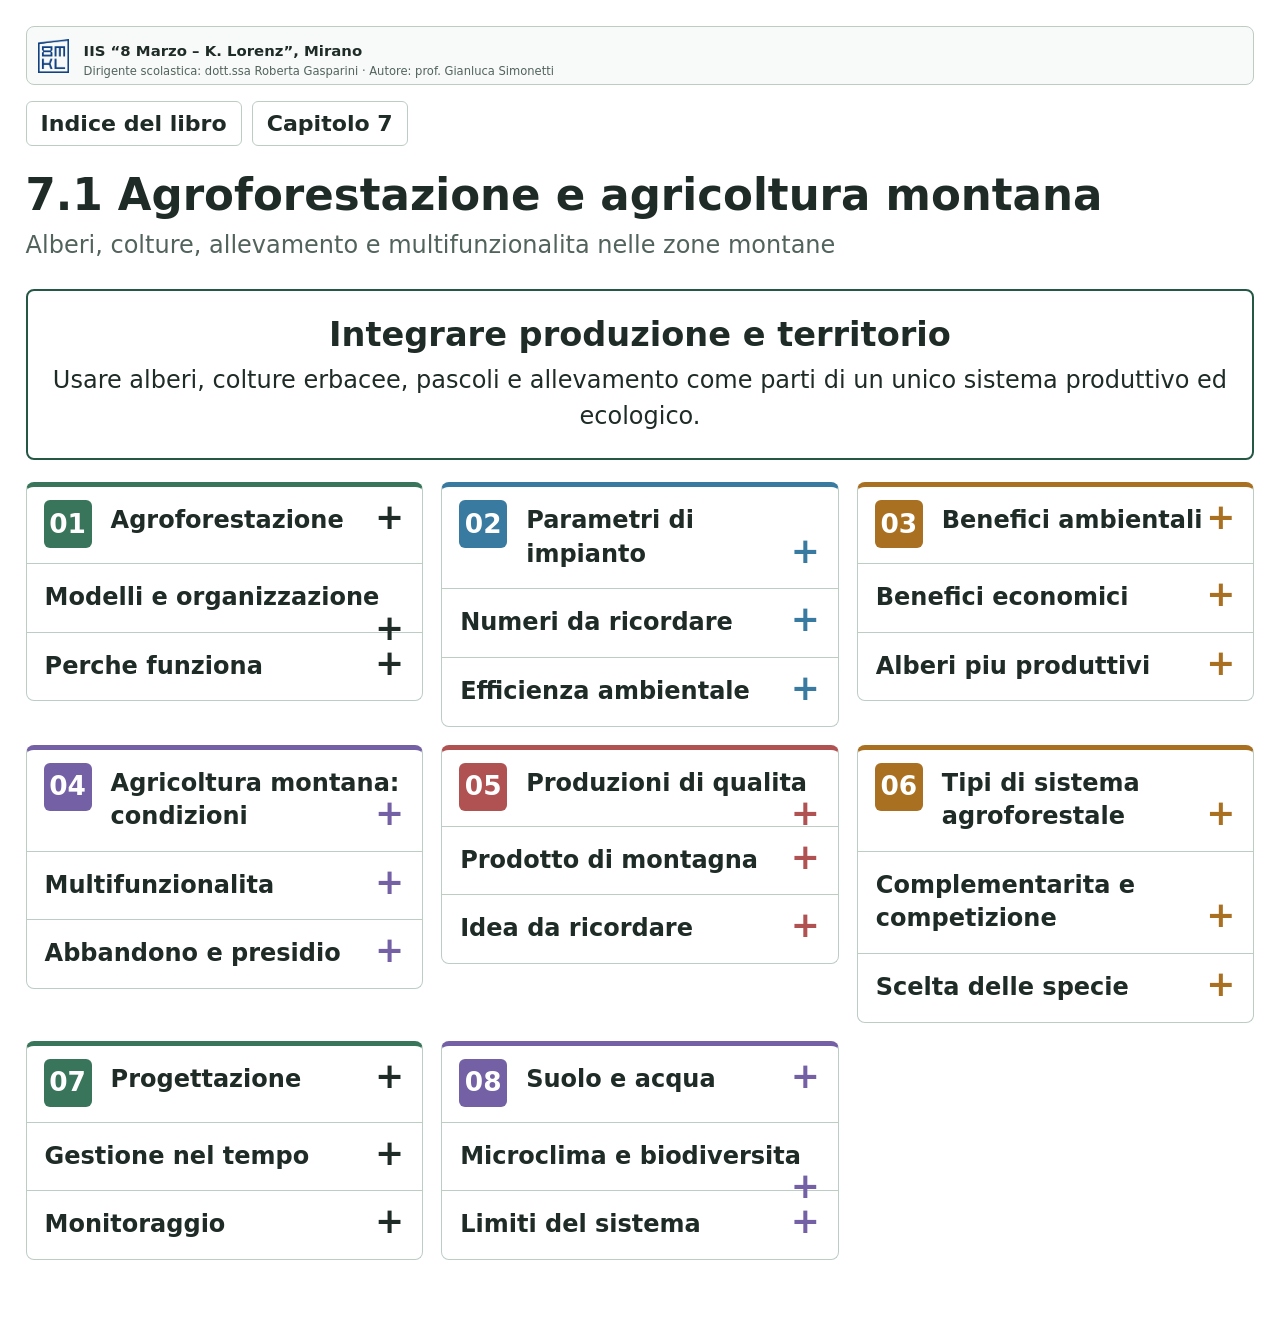
==== commit cc0d8363: "Aggiunge intestazione istituzionale alle mappe" ====
--- a/capitolo-07/07_01_agroforestazione_e_agricoltura_montana.html
+++ b/capitolo-07/07_01_agroforestazione_e_agricoltura_montana.html
@@ -5,9 +5,11 @@
 <meta name="viewport" content="width=device-width,initial-scale=1">
 <title>7.1 Agroforestazione e agricoltura montana</title>
 <link rel="stylesheet" href="stile_mappe_capitolo_7.css">
+<style>.institutional{display:grid;grid-template-columns:38px minmax(0,1fr);align-items:center;gap:9px;margin-bottom:16px;padding:6px 10px;border:1px solid var(--line);border-radius:8px;background:#f7faf8;color:var(--muted);line-height:1.25}.institutional img{width:34px;height:34px;object-fit:contain}.institutional b{color:var(--text);font-size:.62rem}.institutional small{display:block;margin-top:1px;font-size:.48rem}</style>
 </head>
 <body>
 <main>
+<div class="institutional"><img src="../assets/logo_scuola_8mkl.png" alt="Logo IIS 8 Marzo – K. Lorenz"><span><b>IIS “8 Marzo – K. Lorenz”, Mirano</b><small>Dirigente scolastica: dott.ssa Roberta Gasparini · Autore: prof. Gianluca Simonetti</small></span></div>
 <nav class="site-nav" aria-label="Navigazione">
 <a href="../index.html">Indice del libro</a>
 <a href="indice_capitolo_07.html">Capitolo 7</a>
@@ -39,7 +41,7 @@
 </details>
 <details>
 <summary>Perche funziona</summary>
-<p>Le chiome catturano luce e CO2, le radici migliorano struttura e porosita del suolo, la lettiera aumenta la sostanza organica. Filari e siepi offrono inoltre rifugio a fauna utile e sostengono la lotta biologica.</p>
+<p>Le chiome catturano luce e CO₂ (diossido di carbonio), le radici migliorano struttura e porosita del suolo, la lettiera aumenta la sostanza organica. Filari e siepi offrono inoltre rifugio a fauna utile e sostengono la lotta biologica.</p>
 </details>
 </article>
 <article class="branch">
@@ -161,5 +163,6 @@
 </article>
 </section>
 </main>
+<script src="../lettura_testo.js?v=20261015a"></script>
 </body>
 </html>
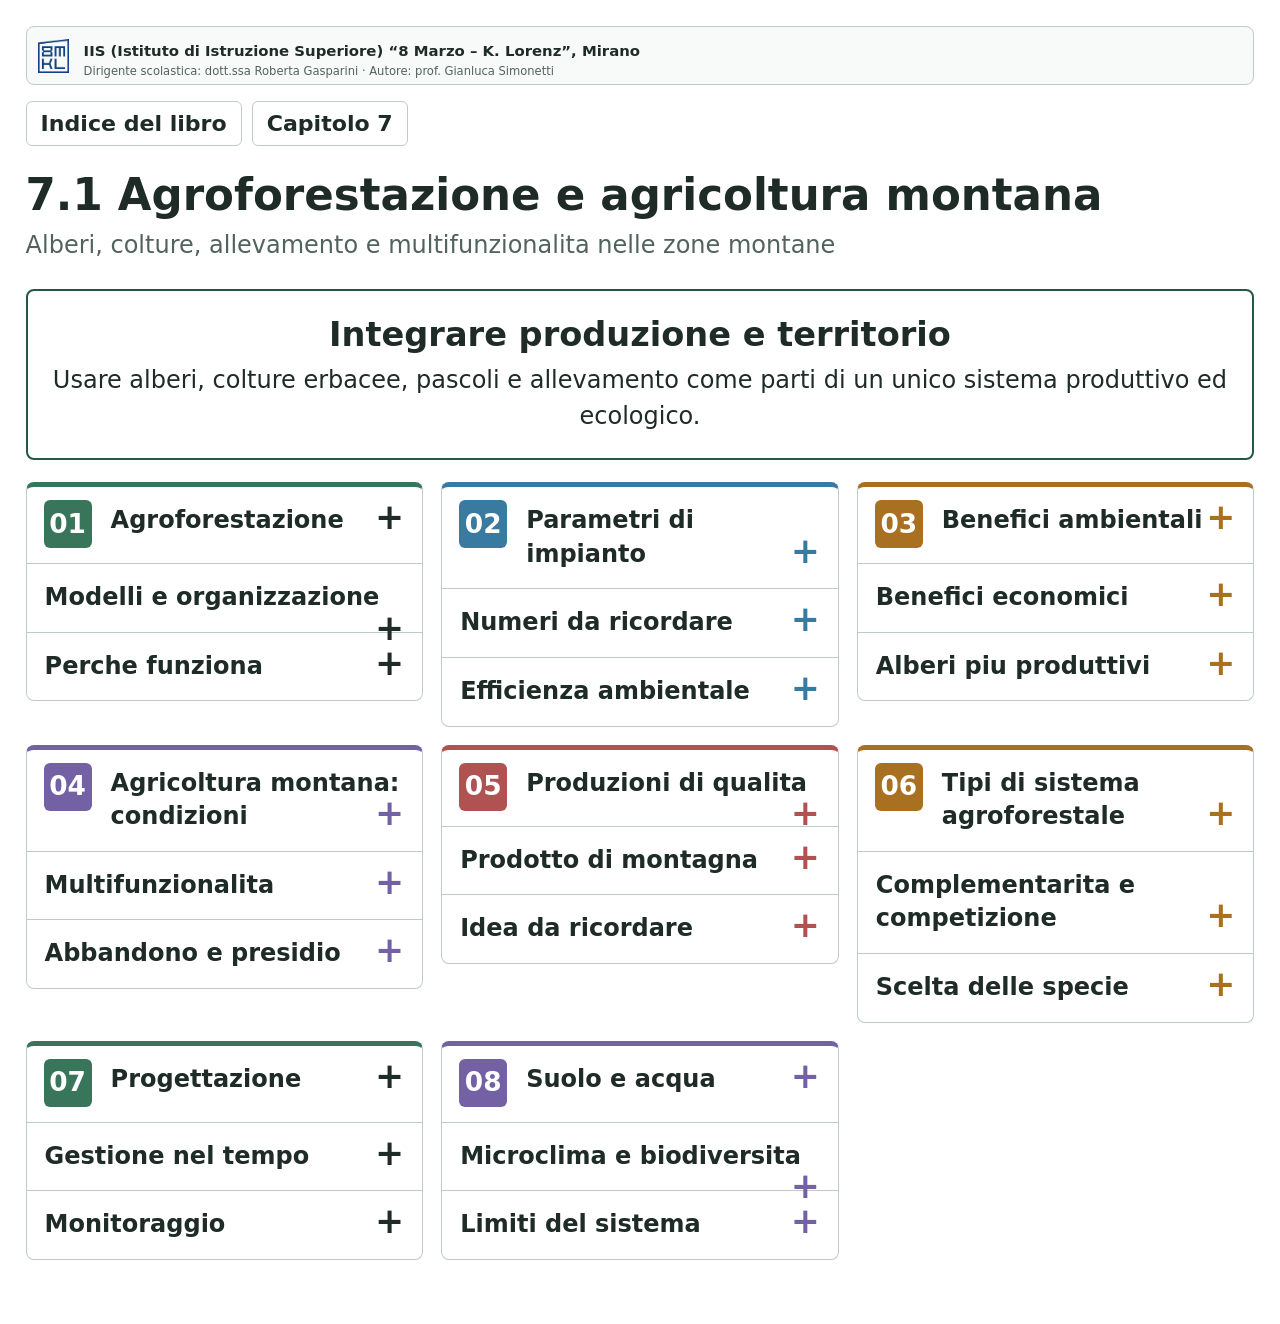
==== commit 9a2aba1e: "Estende tutte le sigle nelle mappe del capitolo 7" ====
--- a/capitolo-07/07_01_agroforestazione_e_agricoltura_montana.html
+++ b/capitolo-07/07_01_agroforestazione_e_agricoltura_montana.html
@@ -9,7 +9,7 @@
 </head>
 <body>
 <main>
-<div class="institutional"><img src="../assets/logo_scuola_8mkl.png" alt="Logo IIS 8 Marzo – K. Lorenz"><span><b>IIS “8 Marzo – K. Lorenz”, Mirano</b><small>Dirigente scolastica: dott.ssa Roberta Gasparini · Autore: prof. Gianluca Simonetti</small></span></div>
+<div class="institutional"><img src="../assets/logo_scuola_8mkl.png" alt="Logo dell'Istituto 8 Marzo – K. Lorenz"><span><b>IIS (Istituto di Istruzione Superiore) “8 Marzo – K. Lorenz”, Mirano</b><small>Dirigente scolastica: dott.ssa Roberta Gasparini · Autore: prof. Gianluca Simonetti</small></span></div>
 <nav class="site-nav" aria-label="Navigazione">
 <a href="../index.html">Indice del libro</a>
 <a href="indice_capitolo_07.html">Capitolo 7</a>
